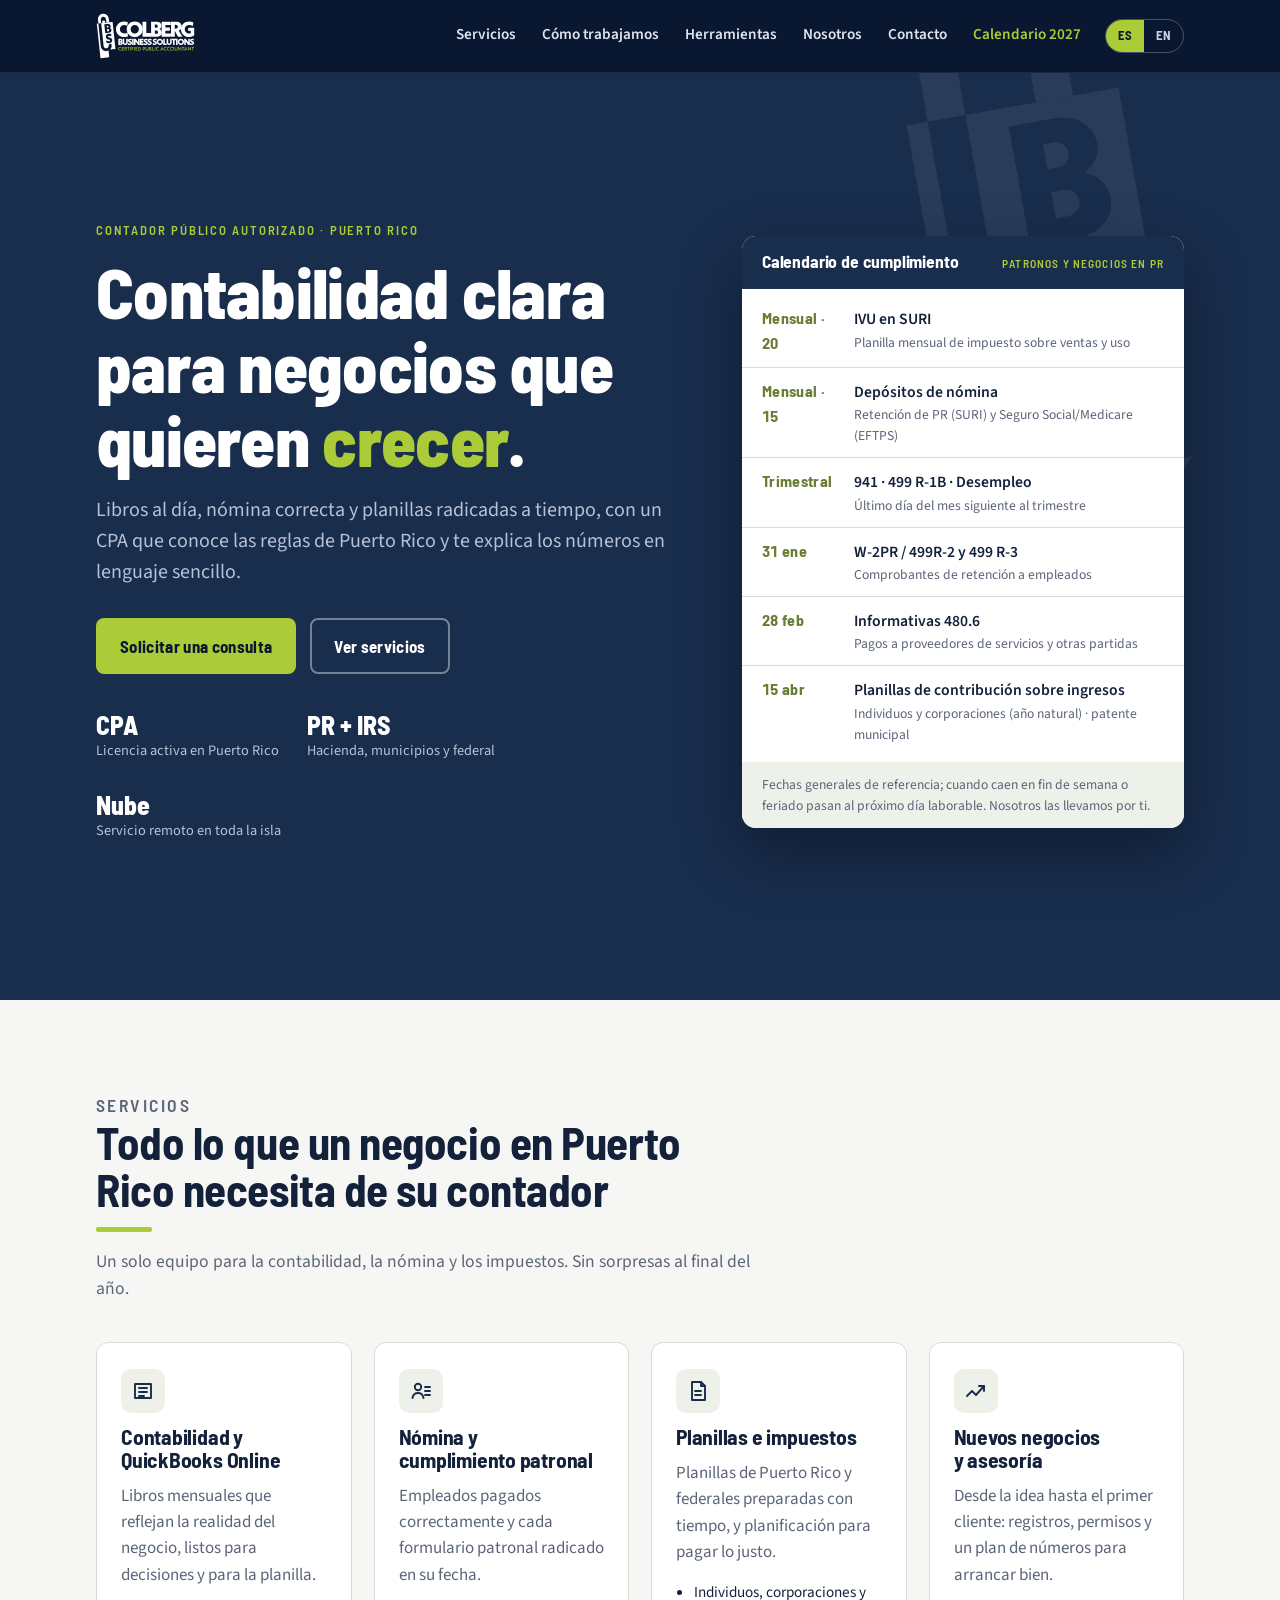
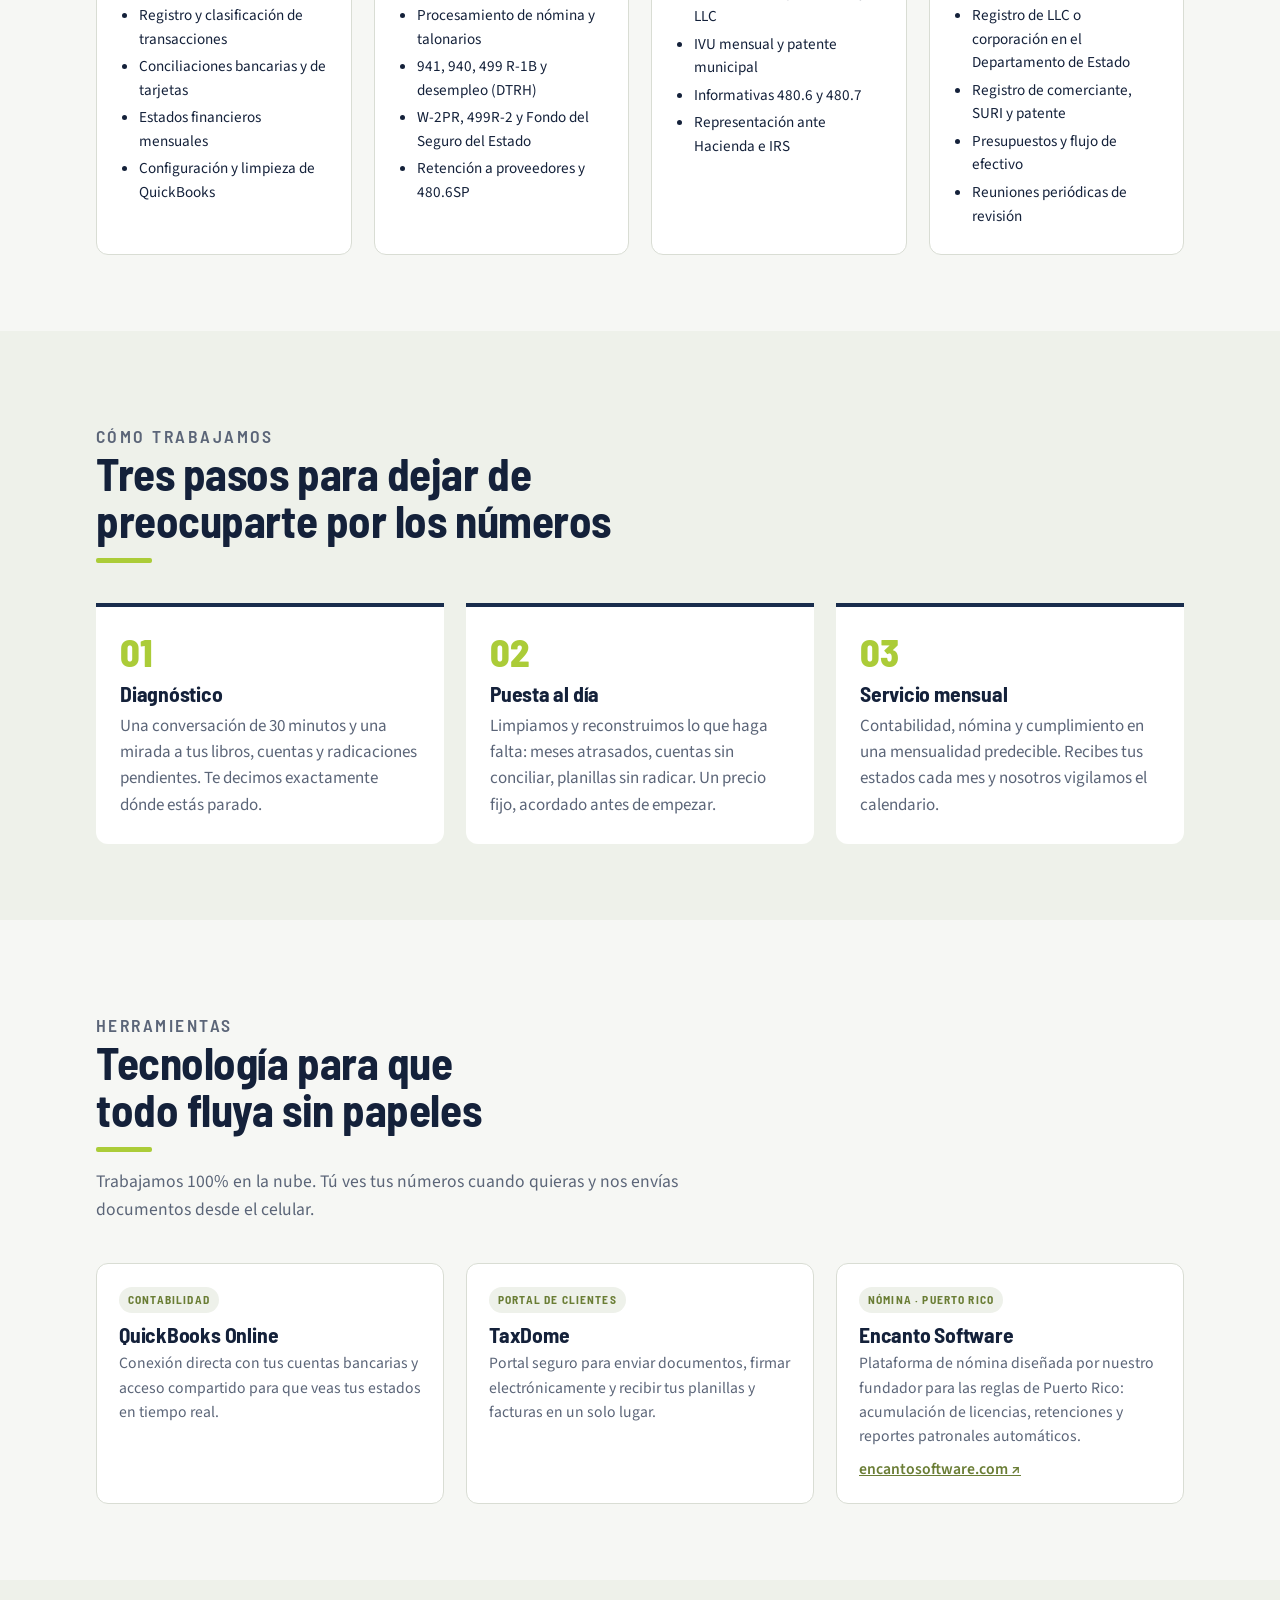
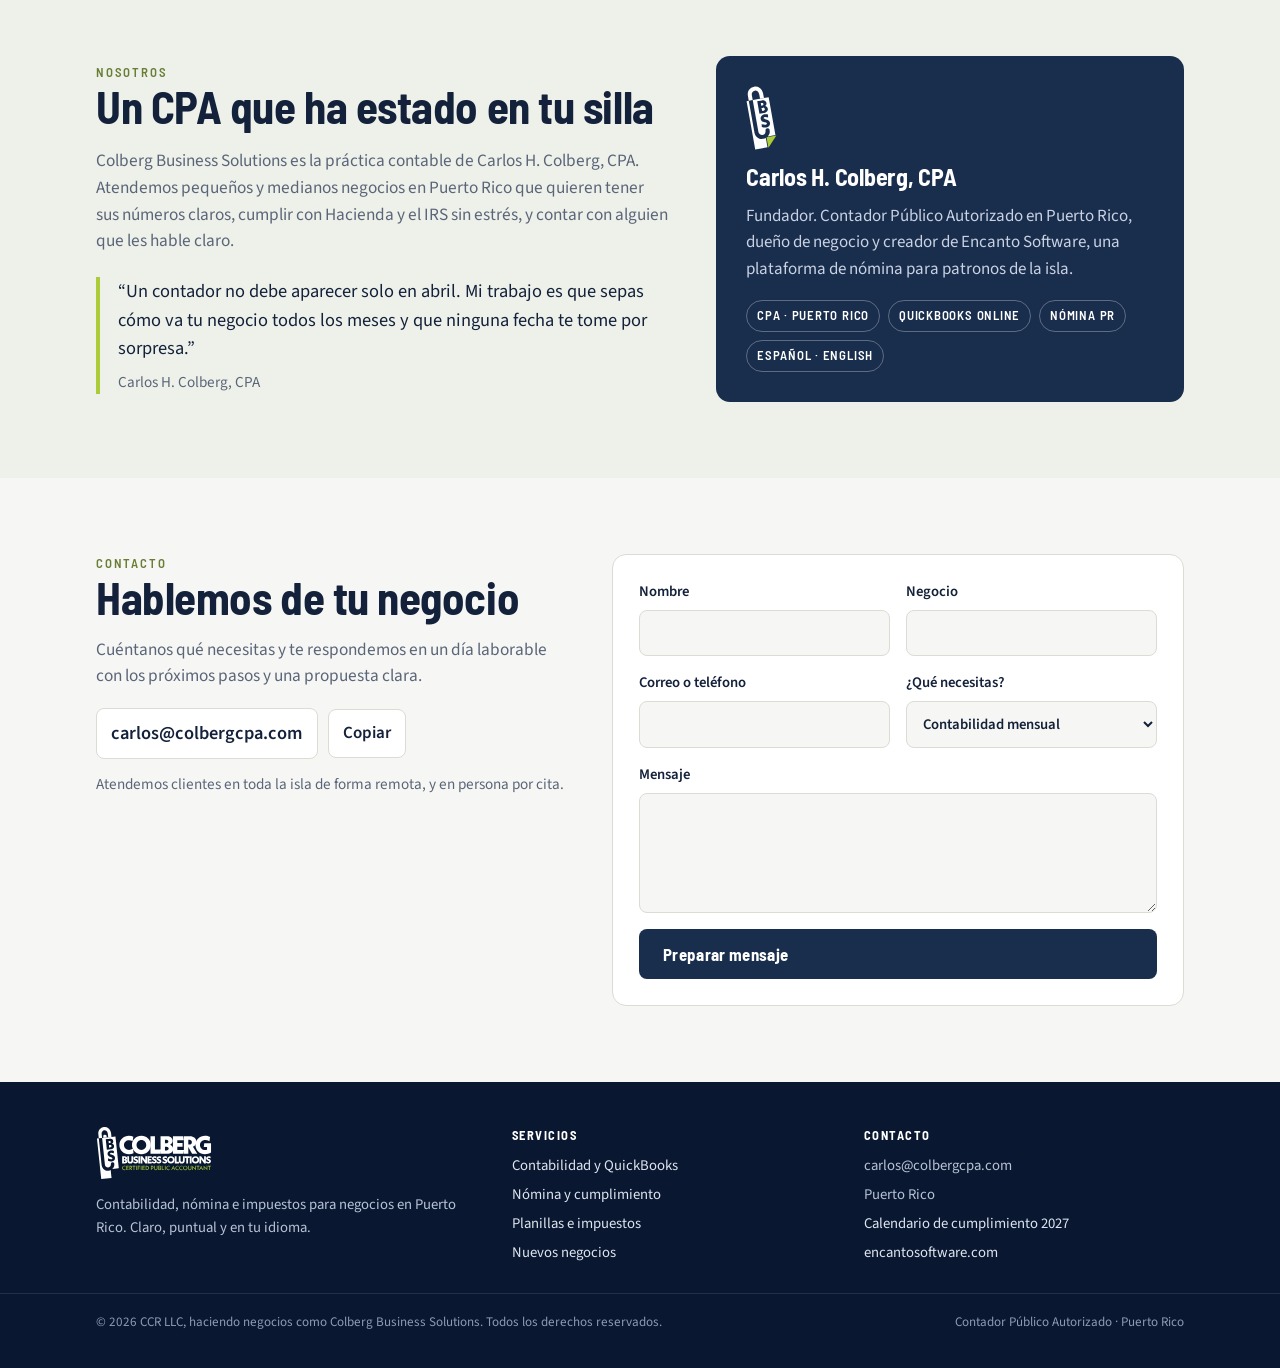
==== index.html @ 01f06017 "Initial site: home, 2027 compliance calendar, 404, assets" ====
<!doctype html>
<html lang="es">
<head>
<meta charset="utf-8">
<meta name="viewport" content="width=device-width,initial-scale=1,viewport-fit=cover">
<title>Colberg Business Solutions | CPA en Puerto Rico</title>
<meta name="description" content="Contabilidad, nómina e impuestos para negocios en Puerto Rico. Carlos H. Colberg, CPA. QuickBooks Online, planillas de Hacienda e IRS, 941, 499 R-1B, IVU, patente municipal.">
<link rel="canonical" href="https://colbergcpa.com/">
<meta name="theme-color" content="#091830">
<meta property="og:type" content="website">
<meta property="og:site_name" content="Colberg Business Solutions">
<meta property="og:title" content="Colberg Business Solutions | CPA en Puerto Rico">
<meta property="og:description" content="Contabilidad, nómina e impuestos para negocios en Puerto Rico. Carlos H. Colberg, CPA. QuickBooks Online, planillas de Hacienda e IRS, 941, 499 R-1B, IVU, patente municipal.">
<meta property="og:url" content="https://colbergcpa.com/">
<meta property="og:image" content="https://colbergcpa.com/og-image.jpg">
<meta property="og:image:width" content="1200">
<meta property="og:image:height" content="630">
<meta property="og:locale" content="es_PR">
<meta property="og:locale:alternate" content="en_US">
<meta name="twitter:card" content="summary_large_image">
<link rel="icon" href="/favicon.svg" type="image/svg+xml">
<link rel="icon" href="/favicon.png" sizes="48x48">
<link rel="apple-touch-icon" href="/apple-touch-icon.png">
<link rel="preconnect" href="https://fonts.googleapis.com">
<link rel="preconnect" href="https://fonts.gstatic.com" crossorigin>
<link rel="stylesheet" href="https://fonts.googleapis.com/css2?family=Barlow+Semi+Condensed:wght@600;700;800&family=Source+Sans+3:ital,wght@0,400;0,500;0,600;1,400&display=swap">
<link rel="stylesheet" href="/styles.css">
<script type="application/ld+json">
{
  "@context": "https://schema.org",
  "@type": "AccountingService",
  "name": "Colberg Business Solutions",
  "legalName": "CCR LLC",
  "alternateName": "Colberg Business Solutions, CPA",
  "url": "https://colbergcpa.com/",
  "logo": "https://colbergcpa.com/apple-touch-icon.png",
  "image": "https://colbergcpa.com/og-image.jpg",
  "email": "carlos@colbergcpa.com",
  "founder": {"@type": "Person", "name": "Carlos H. Colberg", "jobTitle": "CPA", "sameAs": "https://www.linkedin.com/in/carlos-h-colberg-rivera-cpa-010806168/"},
  "areaServed": {"@type": "Place", "name": "Puerto Rico"},
  "address": {"@type": "PostalAddress", "addressLocality": "Carolina", "addressRegion": "PR", "addressCountry": "PR"},
  "availableLanguage": ["es", "en"],
  "sameAs": ["https://www.linkedin.com/company/colberg-business-solutions/"],
  "knowsAbout": ["Bookkeeping", "QuickBooks Online", "Payroll", "Puerto Rico tax compliance", "Form 941", "Form 499 R-1B", "IVU", "Patente municipal", "Form 480.6SP"],
  "hasOfferCatalog": {"@type": "OfferCatalog", "name": "Servicios", "itemListElement": [
    {"@type": "Offer", "itemOffered": {"@type": "Service", "name": "Contabilidad y QuickBooks Online"}},
    {"@type": "Offer", "itemOffered": {"@type": "Service", "name": "Nómina y cumplimiento patronal"}},
    {"@type": "Offer", "itemOffered": {"@type": "Service", "name": "Planillas e impuestos de Puerto Rico y federales"}},
    {"@type": "Offer", "itemOffered": {"@type": "Service", "name": "Nuevos negocios y asesoría"}}
  ]}
}
</script>
</head>
<body>
<a class="skip" href="#main" data-es="Ir al contenido" data-en="Skip to content">Ir al contenido</a>
<header class="top">
  <div class="wrap">
    <a class="brand" href="#inicio" aria-label="Colberg Business Solutions"><img class="logo" src="/logo-white.svg" alt="Colberg Business Solutions, Certified Public Accountant" width="240" height="110"> </a>
    <button class="menu-btn" id="menuBtn" aria-expanded="false" aria-controls="nav" data-es="Menú" data-en="Menu">Menú</button>
    <nav class="nav" id="nav" aria-label="Principal">
      <a href="#servicios" data-es="Servicios" data-en="Services">Servicios</a>
      <a href="#proceso" data-es="Cómo trabajamos" data-en="How we work">Cómo trabajamos</a>
      <a href="#herramientas" data-es="Herramientas" data-en="Tools">Herramientas</a>
      <a href="#nosotros" data-es="Nosotros" data-en="About">Nosotros</a>
      <a href="#contacto" data-es="Contacto" data-en="Contact">Contacto</a>
      <a href="/calendario-2027.html" class="nav-cal" data-es="Calendario 2027" data-en="2027 Calendar">Calendario 2027</a>
    </nav>
    <div class="lang" role="group" aria-label="Idioma / Language">
      <button id="langEs" aria-pressed="true">ES</button>
      <button id="langEn" aria-pressed="false">EN</button>
    </div>
  </div>
</header>
<main id="main">
<section class="hero" id="inicio">
  <div class="wrap">
    <div>
      <p class="eyebrow" data-es="Contador Público Autorizado · Puerto Rico" data-en="Certified Public Accountant · Puerto Rico">Contador Público Autorizado · Puerto Rico</p>
      <h1 data-es="Contabilidad clara para negocios que quieren <em>crecer</em>." data-en="Clear accounting for businesses that want to <em>grow</em>.">Contabilidad clara para negocios que quieren <em>crecer</em>.</h1>
      <p class="lead" data-es="Libros al día, nómina correcta y planillas radicadas a tiempo, con un CPA que conoce las reglas de Puerto Rico y te explica los números en lenguaje sencillo." data-en="Books kept current, payroll done right and returns filed on time, with a CPA who knows Puerto Rico's rules and explains your numbers in plain language.">Libros al día, nómina correcta y planillas radicadas a tiempo, con un CPA que conoce las reglas de Puerto Rico y te explica los números en lenguaje sencillo.</p>
      <div class="cta">
        <a class="btn btn-primary" href="#contacto" data-es="Solicitar una consulta" data-en="Request a consultation">Solicitar una consulta</a>
        <a class="btn btn-ghost" href="#servicios" data-es="Ver servicios" data-en="See services">Ver servicios</a>
      </div>
      <div class="hero-facts">
        <div class="fact"><b>CPA</b><span data-es="Licencia activa en Puerto Rico" data-en="Licensed in Puerto Rico">Licencia activa en Puerto Rico</span></div>
        <div class="fact"><b>PR + IRS</b><span data-es="Hacienda, municipios y federal" data-en="Hacienda, municipal and federal">Hacienda, municipios y federal</span></div>
        <div class="fact"><b data-es="Nube" data-en="Cloud">Nube</b><span data-es="Servicio remoto en toda la isla" data-en="Remote service across the island">Servicio remoto en toda la isla</span></div>
      </div>
    </div>
    <aside class="cal" aria-labelledby="calTitle">
      <header>
        <h3 id="calTitle" data-es="Calendario de cumplimiento" data-en="Compliance calendar">Calendario de cumplimiento</h3>
        <small data-es="Patronos y negocios en PR" data-en="PR employers &amp; businesses">Patronos y negocios en PR</small>
      </header>
      <ul>
        <li><span class="d" data-es="Mensual · 20" data-en="Monthly · 20th">Mensual · 20</span><span class="t" data-es="IVU en SURI<span class='s'>Planilla mensual de impuesto sobre ventas y uso</span>" data-en="IVU (sales &amp; use tax) in SURI<span class='s'>Monthly sales and use tax return</span>">IVU en SURI<span class="s">Planilla mensual de impuesto sobre ventas y uso</span></span></li>
        <li><span class="d" data-es="Mensual · 15" data-en="Monthly · 15th">Mensual · 15</span><span class="t" data-es="Depósitos de nómina<span class='s'>Retención de PR (SURI) y Seguro Social/Medicare (EFTPS)</span>" data-en="Payroll deposits<span class='s'>PR withholding (SURI) and Social Security/Medicare (EFTPS)</span>">Depósitos de nómina<span class="s">Retención de PR (SURI) y Seguro Social/Medicare (EFTPS)</span></span></li>
        <li><span class="d" data-es="Trimestral" data-en="Quarterly">Trimestral</span><span class="t" data-es="941 · 499 R-1B · Desempleo<span class='s'>Último día del mes siguiente al trimestre</span>" data-en="941 · 499 R-1B · Unemployment<span class='s'>Last day of the month after each quarter</span>">941 · 499 R-1B · Desempleo<span class="s">Último día del mes siguiente al trimestre</span></span></li>
        <li><span class="d">31 ene</span><span class="t" data-es="W-2PR / 499R-2 y 499 R-3<span class='s'>Comprobantes de retención a empleados</span>" data-en="W-2PR / 499R-2 and 499 R-3<span class='s'>Employee withholding statements</span>">W-2PR / 499R-2 y 499 R-3<span class="s">Comprobantes de retención a empleados</span></span></li>
        <li><span class="d">28 feb</span><span class="t" data-es="Informativas 480.6<span class='s'>Pagos a proveedores de servicios y otras partidas</span>" data-en="480.6 information returns<span class='s'>Payments to service providers and other items</span>">Informativas 480.6<span class="s">Pagos a proveedores de servicios y otras partidas</span></span></li>
        <li><span class="d">15 abr</span><span class="t" data-es="Planillas de contribución sobre ingresos<span class='s'>Individuos y corporaciones (año natural) · patente municipal</span>" data-en="Income tax returns<span class='s'>Individuals and calendar-year corporations · municipal license tax</span>">Planillas de contribución sobre ingresos<span class="s">Individuos y corporaciones (año natural) · patente municipal</span></span></li>
      </ul>
      <footer data-es="Fechas generales de referencia; cuando caen en fin de semana o feriado pasan al próximo día laborable. Nosotros las llevamos por ti." data-en="General reference dates; weekend and holiday deadlines move to the next business day. We keep track of them for you.">Fechas generales de referencia; cuando caen en fin de semana o feriado pasan al próximo día laborable. Nosotros las llevamos por ti.</footer>
    </aside>
  </div>
</section>

<section id="servicios">
  <div class="wrap">
    <div class="sec-head">
      <p class="eyebrow" data-es="Servicios" data-en="Services">Servicios</p>
      <h2 data-es="Todo lo que un negocio en Puerto Rico necesita de su contador" data-en="Everything a Puerto Rico business needs from its accountant">Todo lo que un negocio en Puerto Rico necesita de su contador</h2>
      <p data-es="Un solo equipo para la contabilidad, la nómina y los impuestos. Sin sorpresas al final del año." data-en="One team for the books, the payroll and the taxes. No surprises at year end.">Un solo equipo para la contabilidad, la nómina y los impuestos. Sin sorpresas al final del año.</p>
    </div>
    <div class="grid g4">
      <article class="card">
        <div class="ic"><svg viewBox="0 0 24 24"><path d="M4 5h16v14H4z"/><path d="M8 9h8M8 13h8M8 17h5"/></svg></div>
        <h3 data-es="Contabilidad y QuickBooks Online" data-en="Bookkeeping &amp; QuickBooks Online">Contabilidad y QuickBooks Online</h3>
        <p data-es="Libros mensuales que reflejan la realidad del negocio, listos para decisiones y para la planilla." data-en="Monthly books that reflect the business as it really is, ready for decisions and for the return.">Libros mensuales que reflejan la realidad del negocio, listos para decisiones y para la planilla.</p>
        <ul>
          <li data-es="Registro y clasificación de transacciones" data-en="Transaction recording and classification">Registro y clasificación de transacciones</li>
          <li data-es="Conciliaciones bancarias y de tarjetas" data-en="Bank and credit card reconciliations">Conciliaciones bancarias y de tarjetas</li>
          <li data-es="Estados financieros mensuales" data-en="Monthly financial statements">Estados financieros mensuales</li>
          <li data-es="Configuración y limpieza de QuickBooks" data-en="QuickBooks setup and cleanup">Configuración y limpieza de QuickBooks</li>
        </ul>
      </article>
      <article class="card">
        <div class="ic"><svg viewBox="0 0 24 24"><circle cx="9" cy="8" r="3.2"/><path d="M3.5 19c.6-3.3 2.8-5 5.5-5s4.9 1.7 5.5 5"/><path d="M16 8h5M16 12h5M16 16h5"/></svg></div>
        <h3 data-es="Nómina y cumplimiento patronal" data-en="Payroll &amp; employer compliance">Nómina y cumplimiento patronal</h3>
        <p data-es="Empleados pagados correctamente y cada formulario patronal radicado en su fecha." data-en="Employees paid correctly and every employer form filed on its date.">Empleados pagados correctamente y cada formulario patronal radicado en su fecha.</p>
        <ul>
          <li data-es="Procesamiento de nómina y talonarios" data-en="Payroll processing and pay statements">Procesamiento de nómina y talonarios</li>
          <li data-es="941, 940, 499 R-1B y desempleo (DTRH)" data-en="941, 940, 499 R-1B and unemployment (DTRH)">941, 940, 499 R-1B y desempleo (DTRH)</li>
          <li data-es="W-2PR, 499R-2 y Fondo del Seguro del Estado" data-en="W-2PR, 499R-2 and State Insurance Fund (FSE)">W-2PR, 499R-2 y Fondo del Seguro del Estado</li>
          <li data-es="Retención a proveedores y 480.6SP" data-en="Service-provider withholding and 480.6SP">Retención a proveedores y 480.6SP</li>
        </ul>
      </article>
      <article class="card">
        <div class="ic"><svg viewBox="0 0 24 24"><path d="M6 3h9l4 4v14H6z"/><path d="M15 3v4h4"/><path d="M9 12h6M9 16h6"/></svg></div>
        <h3 data-es="Planillas e impuestos" data-en="Tax returns &amp; planning">Planillas e impuestos</h3>
        <p data-es="Planillas de Puerto Rico y federales preparadas con tiempo, y planificación para pagar lo justo." data-en="Puerto Rico and federal returns prepared ahead of time, and planning so you pay what is fair and no more.">Planillas de Puerto Rico y federales preparadas con tiempo, y planificación para pagar lo justo.</p>
        <ul>
          <li data-es="Individuos, corporaciones y LLC" data-en="Individuals, corporations and LLCs">Individuos, corporaciones y LLC</li>
          <li data-es="IVU mensual y patente municipal" data-en="Monthly IVU and municipal license tax">IVU mensual y patente municipal</li>
          <li data-es="Informativas 480.6 y 480.7" data-en="480.6 and 480.7 information returns">Informativas 480.6 y 480.7</li>
          <li data-es="Representación ante Hacienda e IRS" data-en="Representation before Hacienda and the IRS">Representación ante Hacienda e IRS</li>
        </ul>
      </article>
      <article class="card">
        <div class="ic"><svg viewBox="0 0 24 24"><path d="M3 17l5-5 4 4 8-9"/><path d="M15 7h5v5"/></svg></div>
        <h3 data-es="Nuevos negocios y asesoría" data-en="New businesses &amp; advisory">Nuevos negocios y asesoría</h3>
        <p data-es="Desde la idea hasta el primer cliente: registros, permisos y un plan de números para arrancar bien." data-en="From the idea to the first customer: registrations, permits and a numbers plan to start on the right foot.">Desde la idea hasta el primer cliente: registros, permisos y un plan de números para arrancar bien.</p>
        <ul>
          <li data-es="Registro de LLC o corporación en el Departamento de Estado" data-en="LLC or corporation registration with the Department of State">Registro de LLC o corporación en el Departamento de Estado</li>
          <li data-es="Registro de comerciante, SURI y patente" data-en="Merchant registration, SURI and municipal license">Registro de comerciante, SURI y patente</li>
          <li data-es="Presupuestos y flujo de efectivo" data-en="Budgets and cash flow">Presupuestos y flujo de efectivo</li>
          <li data-es="Reuniones periódicas de revisión" data-en="Periodic review meetings">Reuniones periódicas de revisión</li>
        </ul>
      </article>
    </div>
  </div>
</section>

<section class="band" id="proceso">
  <div class="wrap">
    <div class="sec-head">
      <p class="eyebrow" data-es="Cómo trabajamos" data-en="How we work">Cómo trabajamos</p>
      <h2 data-es="Tres pasos para dejar de preocuparte por los números" data-en="Three steps to stop worrying about the numbers">Tres pasos para dejar de preocuparte por los números</h2>
    </div>
    <div class="steps">
      <div class="step">
        <h3 data-es="Diagnóstico" data-en="Diagnosis">Diagnóstico</h3>
        <p data-es="Una conversación de 30 minutos y una mirada a tus libros, cuentas y radicaciones pendientes. Te decimos exactamente dónde estás parado." data-en="A 30-minute conversation and a look at your books, accounts and pending filings. We tell you exactly where you stand.">Una conversación de 30 minutos y una mirada a tus libros, cuentas y radicaciones pendientes. Te decimos exactamente dónde estás parado.</p>
      </div>
      <div class="step">
        <h3 data-es="Puesta al día" data-en="Catch-up">Puesta al día</h3>
        <p data-es="Limpiamos y reconstruimos lo que haga falta: meses atrasados, cuentas sin conciliar, planillas sin radicar. Un precio fijo, acordado antes de empezar." data-en="We clean up and rebuild what is needed: months behind, unreconciled accounts, unfiled returns. A fixed price, agreed before we start.">Limpiamos y reconstruimos lo que haga falta: meses atrasados, cuentas sin conciliar, planillas sin radicar. Un precio fijo, acordado antes de empezar.</p>
      </div>
      <div class="step">
        <h3 data-es="Servicio mensual" data-en="Monthly service">Servicio mensual</h3>
        <p data-es="Contabilidad, nómina y cumplimiento en una mensualidad predecible. Recibes tus estados cada mes y nosotros vigilamos el calendario." data-en="Bookkeeping, payroll and compliance for one predictable monthly fee. You get your statements every month and we watch the calendar.">Contabilidad, nómina y cumplimiento en una mensualidad predecible. Recibes tus estados cada mes y nosotros vigilamos el calendario.</p>
      </div>
    </div>
  </div>
</section>

<section id="herramientas">
  <div class="wrap">
    <div class="sec-head">
      <p class="eyebrow" data-es="Herramientas" data-en="Tools">Herramientas</p>
      <h2 data-es="Tecnología para que todo fluya sin papeles" data-en="Technology that keeps everything moving, paper-free">Tecnología para que todo fluya sin papeles</h2>
      <p data-es="Trabajamos 100% en la nube. Tú ves tus números cuando quieras y nos envías documentos desde el celular." data-en="We work 100% in the cloud. You see your numbers whenever you want and send us documents from your phone.">Trabajamos 100% en la nube. Tú ves tus números cuando quieras y nos envías documentos desde el celular.</p>
    </div>
    <div class="tools">
      <div class="tool">
        <span class="tag" data-es="Contabilidad" data-en="Accounting">Contabilidad</span>
        <h3>QuickBooks Online</h3>
        <p data-es="Conexión directa con tus cuentas bancarias y acceso compartido para que veas tus estados en tiempo real." data-en="Direct connection to your bank accounts and shared access so you see your statements in real time.">Conexión directa con tus cuentas bancarias y acceso compartido para que veas tus estados en tiempo real.</p>
      </div>
      <div class="tool">
        <span class="tag" data-es="Portal de clientes" data-en="Client portal">Portal de clientes</span>
        <h3>TaxDome</h3>
        <p data-es="Portal seguro para enviar documentos, firmar electrónicamente y recibir tus planillas y facturas en un solo lugar." data-en="Secure portal to send documents, sign electronically and receive your returns and invoices in one place.">Portal seguro para enviar documentos, firmar electrónicamente y recibir tus planillas y facturas en un solo lugar.</p>
      </div>
      <div class="tool">
        <span class="tag" data-es="Nómina · Puerto Rico" data-en="Payroll · Puerto Rico">Nómina · Puerto Rico</span>
        <h3>Encanto Software</h3>
        <p data-es="Plataforma de nómina diseñada por nuestro fundador para las reglas de Puerto Rico: acumulación de licencias, retenciones y reportes patronales automáticos." data-en="Payroll platform designed by our founder for Puerto Rico's rules: automatic leave accrual, withholdings and employer reports.">Plataforma de nómina diseñada por nuestro fundador para las reglas de Puerto Rico: acumulación de licencias, retenciones y reportes patronales automáticos.</p>
        <p style="margin-top:8px"><a href="https://encantosoftware.com" target="_blank" rel="noopener" style="color:var(--accent-ink);font-weight:600">encantosoftware.com ↗</a></p>
      </div>
    </div>
  </div>
</section>

<section class="band" id="nosotros">
  <div class="wrap about">
    <div>
      <p class="eyebrow" data-es="Nosotros" data-en="About">Nosotros</p>
      <h2 data-es="Un CPA que ha estado en tu silla" data-en="A CPA who has sat in your chair">Un CPA que ha estado en tu silla</h2>
      <p style="margin-top:18px;color:var(--muted);font-size:1.08rem" data-es="Colberg Business Solutions es la práctica contable de Carlos H. Colberg, CPA. Atendemos pequeños y medianos negocios en Puerto Rico que quieren tener sus números claros, cumplir con Hacienda y el IRS sin estrés, y contar con alguien que les hable claro." data-en="Colberg Business Solutions is the accounting practice of Carlos H. Colberg, CPA. We serve small and mid-sized businesses in Puerto Rico that want clear numbers, stress-free compliance with Hacienda and the IRS, and someone who speaks to them plainly.">Colberg Business Solutions es la práctica contable de Carlos H. Colberg, CPA. Atendemos pequeños y medianos negocios en Puerto Rico que quieren tener sus números claros, cumplir con Hacienda y el IRS sin estrés, y contar con alguien que les hable claro.</p>
      <blockquote>
        <p data-es="“Un contador no debe aparecer solo en abril. Mi trabajo es que sepas cómo va tu negocio todos los meses y que ninguna fecha te tome por sorpresa.”" data-en="“An accountant shouldn't show up only in April. My job is for you to know how your business is doing every month, and for no deadline to catch you by surprise.”">“Un contador no debe aparecer solo en abril. Mi trabajo es que sepas cómo va tu negocio todos los meses y que ninguna fecha te tome por sorpresa.”</p>
        <footer>Carlos H. Colberg, CPA</footer>
      </blockquote>
    </div>
    <div class="founder">
      <svg class="mark" aria-hidden="true" xmlns="http://www.w3.org/2000/svg" viewBox="55.78 22.84 114.88 237.64"><path fill="#ffffff" d="M 119.960 114.117 L 115.773 114.863 L 113.980 104.839 L 118.167 104.093 C 121.484 103.5 124.171 105.148 124.707 108.132 C 125.226 111.054 123.277 113.523 119.960 114.117 "/><path fill="#ffffff" d="M 77.289 55.886 C 76.632 52.214 77.382 48.792 79.527 45.718 C 81.667 42.644 84.617 40.753 88.292 40.093 C 91.964 39.437 95.386 40.187 98.460 42.332 C 101.171 44.218 103.394 47.339 105.445 56.480 L 107.949 70.136 L 122.351 67.562 L 119.621 52.312 L 119.554 51.761 C 119.546 51.742 119.542 51.718 119.539 51.695 L 119.097 49.765 C 117.320 42.964 112.878 34.257 106.960 30.132 C 100.539 25.656 93.378 24.089 85.675 25.464 C 77.972 26.843 71.800 30.796 67.328 37.218 C 62.855 43.640 61.285 50.800 62.664 58.503 L 66.082 77.625 L 80.710 75.007 Z M 77.289 55.886 "/><path fill="#ffffff" d="M 114.25 85.679 L 110.671 86.320 L 112.402 96.011 L 113.257 95.859 L 115.984 95.371 C 119.097 94.812 120.957 92.5 120.550 89.671 C 120.542 89.609 120.566 89.554 120.558 89.492 C 120.046 86.628 117.437 85.113 114.25 85.679 "/><path fill="#ffffff" d="M 120.285 219.152 C 111.664 220.691 103.734 218.527 96.707 212.722 C 91.812 208.675 88.464 202.789 87.273 196.136 L 66.082 77.625 L 57.953 79.078 L 90.031 258.460 L 135.621 250.308 L 129.429 215.683 C 126.601 217.312 123.554 218.566 120.312 219.148 C 120.304 219.148 120.296 219.148 120.285 219.152 "/><path fill="#ffffff" d="M 123.281 122.769 L 105.765 125.902 L 100.449 96.175 L 97.457 79.437 L 102.671 78.503 L 109.265 77.324 L 114.773 76.339 C 118.199 75.726 121.296 75.964 123.898 76.886 C 127.996 78.335 130.839 81.503 131.632 85.933 C 132.425 90.375 130.539 94.417 126.730 97.218 C 132.144 98.378 135.984 101.867 136.898 106.972 C 138.261 114.609 132.910 121.046 123.281 122.769 M 130.878 176.75 C 124.710 177.855 119.089 176.667 114.441 174.828 L 114.117 163.789 C 119.734 166.488 124.828 167.425 128.882 166.703 C 132.535 166.046 133.710 163.855 133.339 161.792 C 133.007 159.929 131.656 158.460 127.234 157.882 L 124.277 157.453 C 115.640 156.261 111.433 151.460 110.304 145.160 C 108.855 137.058 114.054 129.761 123.613 128.054 C 127.796 127.304 132.429 127.574 137.535 128.914 L 137.894 139.746 C 132.742 138.132 128.457 137.531 125.203 138.113 C 122.156 138.656 120.988 140.578 121.343 142.570 C 121.687 144.492 123.156 145.804 127.437 146.343 L 130.324 146.789 C 139.449 148.027 143.644 153.101 144.699 159.007 C 146.027 166.441 142.167 174.734 130.878 176.75 M 99.074 103.457 L 99.070 103.457 C 99.066 103.433 99.066 103.410 99.058 103.386 Z M 122.351 67.562 L 107.949 70.136 L 101.230 71.339 L 86.703 73.937 L 80.710 75.007 L 101.902 193.519 C 102.558 197.195 104.449 200.144 107.523 202.285 C 110.597 204.429 114.019 205.179 117.695 204.523 C 121.367 203.867 124.316 201.976 126.457 198.902 C 128.535 195.921 128.707 189.265 128.152 185.714 C 129.242 182.644 131.644 180.609 134.687 180.066 C 134.714 180.058 134.742 180.054 134.769 180.050 C 137.851 179.527 140.820 180.656 142.769 183.074 C 145.621 195.925 143.156 200.671 139.031 206.851 C 138.230 208.050 137.261 209.105 136.300 210.160 L 165.050 205.019 L 139.910 64.421 Z M 122.351 67.562 "/><path fill="#ffffff" d="M 99.074 103.457 L 99.058 103.386 C 99.066 103.410 99.066 103.433 99.070 103.457 Z M 99.074 103.457 "/><path fill="#ffffff" d="M 118.167 104.093 L 113.980 104.839 L 115.773 114.863 L 119.960 114.113 C 123.277 113.523 125.226 111.054 124.703 108.132 C 124.171 105.148 121.484 103.5 118.167 104.093 "/><path fill="#abcc38" d="M 139.027 252.296 L 168.562 206.742 L 132.050 213.269 Z M 139.027 252.296 "/></svg> 
      <h3>Carlos H. Colberg, CPA</h3>
      <p data-es="Fundador. Contador Público Autorizado en Puerto Rico, dueño de negocio y creador de Encanto Software, una plataforma de nómina para patronos de la isla." data-en="Founder. Certified Public Accountant in Puerto Rico, business owner and creator of Encanto Software, a payroll platform for employers on the island.">Fundador. Contador Público Autorizado en Puerto Rico, dueño de negocio y creador de Encanto Software, una plataforma de nómina para patronos de la isla.</p>
      <div class="creds">
        <span>CPA · Puerto Rico</span>
        <span>QuickBooks Online</span>
        <span data-es="Nómina PR" data-en="PR Payroll">Nómina PR</span>
        <span data-es="Español · English" data-en="Español · English">Español · English</span>
      </div>
    </div>
  </div>
</section>

<section id="contacto">
  <div class="wrap contact">
    <div>
      <p class="eyebrow" data-es="Contacto" data-en="Contact">Contacto</p>
      <h2 data-es="Hablemos de tu negocio" data-en="Let's talk about your business">Hablemos de tu negocio</h2>
      <p style="margin-top:16px;color:var(--muted);font-size:1.08rem" data-es="Cuéntanos qué necesitas y te respondemos en un día laborable con los próximos pasos y una propuesta clara." data-en="Tell us what you need and we'll reply within one business day with next steps and a clear proposal.">Cuéntanos qué necesitas y te respondemos en un día laborable con los próximos pasos y una propuesta clara.</p>
      <div class="email-box">
        <code id="emailText">carlos@colbergcpa.com</code>
        <button class="copy" id="copyEmail" data-es="Copiar" data-en="Copy">Copiar</button>
      </div>
      <p class="note" data-es="Atendemos clientes en toda la isla de forma remota, y en persona por cita." data-en="We serve clients across the island remotely, and in person by appointment.">Atendemos clientes en toda la isla de forma remota, y en persona por cita.</p>
    </div>
    <form id="contactForm" novalidate>
      <div class="row">
        <label><span data-es="Nombre" data-en="Name">Nombre</span><input id="fName" name="name" autocomplete="name" required></label>
        <label><span data-es="Negocio" data-en="Business">Negocio</span><input id="fBiz" name="business" autocomplete="organization"></label>
      </div>
      <div class="row">
        <label><span data-es="Correo o teléfono" data-en="Email or phone">Correo o teléfono</span><input id="fContact" name="contact" required></label>
        <label><span data-es="¿Qué necesitas?" data-en="What do you need?">¿Qué necesitas?</span>
          <select id="fNeed" name="need">
            <option value="contabilidad" data-es="Contabilidad mensual" data-en="Monthly bookkeeping">Contabilidad mensual</option>
            <option value="nomina" data-es="Nómina y cumplimiento" data-en="Payroll and compliance">Nómina y cumplimiento</option>
            <option value="planillas" data-es="Planillas e impuestos" data-en="Tax returns">Planillas e impuestos</option>
            <option value="nuevo" data-es="Abrir un negocio" data-en="Starting a business">Abrir un negocio</option>
            <option value="otro" data-es="Otro" data-en="Other">Otro</option>
          </select></label>
      </div>
      <label><span data-es="Mensaje" data-en="Message">Mensaje</span><textarea id="fMsg" name="message"></textarea></label>
      <button class="btn btn-navy" type="submit" data-es="Preparar mensaje" data-en="Prepare message">Preparar mensaje</button>
      <div class="result" id="result" hidden>
        <strong data-es="Listo. Copia este mensaje y envíalo a carlos@colbergcpa.com, o abre tu correo con el botón." data-en="Done. Copy this message and send it to carlos@colbergcpa.com, or open your email app with the button.">Listo. Copia este mensaje y envíalo a carlos@colbergcpa.com, o abre tu correo con el botón.</strong>
        <pre id="resultText"></pre>
        <div style="display:flex;gap:10px;flex-wrap:wrap">
          <button type="button" class="copy" id="copyMsg" data-es="Copiar mensaje" data-en="Copy message">Copiar mensaje</button>
          <a class="btn btn-primary" id="mailLink" href="#" data-es="Abrir en mi correo" data-en="Open in my email app">Abrir en mi correo</a>
        </div>
      </div>
    </form>
  </div>
</section>

</main>
<footer class="foot">
  <div class="wrap">
    <div>
      <div class="logo-w"><img class="logo" src="/logo-white.svg" alt="Colberg Business Solutions" width="240" height="110"> </div>
      <p style="margin-top:14px;max-width:34em" data-es="Contabilidad, nómina e impuestos para negocios en Puerto Rico. Claro, puntual y en tu idioma." data-en="Accounting, payroll and taxes for Puerto Rico businesses. Clear, on time and in your language.">Contabilidad, nómina e impuestos para negocios en Puerto Rico. Claro, puntual y en tu idioma.</p>
    </div>
    <div>
      <h4 data-es="Servicios" data-en="Services">Servicios</h4>
      <ul>
        <li><a href="#servicios" data-es="Contabilidad y QuickBooks" data-en="Bookkeeping &amp; QuickBooks">Contabilidad y QuickBooks</a></li>
        <li><a href="#servicios" data-es="Nómina y cumplimiento" data-en="Payroll &amp; compliance">Nómina y cumplimiento</a></li>
        <li><a href="#servicios" data-es="Planillas e impuestos" data-en="Tax returns">Planillas e impuestos</a></li>
        <li><a href="#servicios" data-es="Nuevos negocios" data-en="New businesses">Nuevos negocios</a></li>
      </ul>
    </div>
    <div>
      <h4 data-es="Contacto" data-en="Contact">Contacto</h4>
      <ul>
        <li>carlos@colbergcpa.com</li>
        <li>Puerto Rico</li>
        <li><a href="/calendario-2027.html" data-es="Calendario de cumplimiento 2027" data-en="2027 compliance calendar">Calendario de cumplimiento 2027</a></li>
        <li><a href="https://encantosoftware.com" target="_blank" rel="noopener">encantosoftware.com</a></li>
      </ul>
    </div>
  </div>
  <div class="legal">
    <div class="wrap">
      <span data-es="© 2026 CCR LLC, haciendo negocios como Colberg Business Solutions. Todos los derechos reservados." data-en="© 2026 CCR LLC, doing business as Colberg Business Solutions. All rights reserved.">© 2026 CCR LLC, haciendo negocios como Colberg Business Solutions. Todos los derechos reservados.</span>
      <span data-es="Contador Público Autorizado · Puerto Rico" data-en="Certified Public Accountant · Puerto Rico">Contador Público Autorizado · Puerto Rico</span>
    </div>
  </div>
</footer>
<script>
(function(){
  var lang='es';
  try{var saved=localStorage.getItem('cbs-lang');if(saved==='en'||saved==='es')lang=saved;}catch(e){}
  function apply(l){
    lang=l;
    document.documentElement.lang=l;
    document.querySelectorAll('[data-es]').forEach(function(el){
      var v=el.getAttribute('data-'+l);
      if(v==null)return;
      if(el.tagName==='OPTION'||el.tagName==='INPUT'){el.textContent=v;return;}
      el.innerHTML=v;
    });
    document.getElementById('langEs').setAttribute('aria-pressed',l==='es');
    document.getElementById('langEn').setAttribute('aria-pressed',l==='en');
    try{localStorage.setItem('cbs-lang',l);}catch(e){}
  }
  document.getElementById('langEs').addEventListener('click',function(){apply('es')});
  document.getElementById('langEn').addEventListener('click',function(){apply('en')});
  if(lang!=='es')apply(lang);

  var mb=document.getElementById('menuBtn'),nav=document.getElementById('nav');
  mb.addEventListener('click',function(){var o=nav.classList.toggle('open');mb.setAttribute('aria-expanded',o)});
  nav.querySelectorAll('a').forEach(function(a){a.addEventListener('click',function(){nav.classList.remove('open');mb.setAttribute('aria-expanded','false')})});

  function toast(msg){var t=document.createElement('div');t.className='toast';t.textContent=msg;document.body.appendChild(t);setTimeout(function(){t.remove()},1800);}
  function copyText(text,el){
    var ok=lang==='es'?'Copiado':'Copied', fail=lang==='es'?'Selecciona el texto y cópialo':'Select the text and copy it';
    if(navigator.clipboard&&navigator.clipboard.writeText){navigator.clipboard.writeText(text).then(function(){toast(ok)},function(){selectEl(el);toast(fail)});}
    else{selectEl(el);toast(fail);}
  }
  function selectEl(el){if(!el)return;var r=document.createRange();r.selectNodeContents(el);var s=window.getSelection();s.removeAllRanges();s.addRange(r);}
  var ce=document.getElementById('copyEmail');if(ce)ce.addEventListener('click',function(){copyText('carlos@colbergcpa.com',document.getElementById('emailText'))});

  var form=document.getElementById('contactForm');
  if(form)form.addEventListener('submit',function(e){
    e.preventDefault();
    var name=document.getElementById('fName').value.trim(),biz=document.getElementById('fBiz').value.trim(),
        contact=document.getElementById('fContact').value.trim(),need=document.getElementById('fNeed'),
        needText=need.options[need.selectedIndex].textContent,msg=document.getElementById('fMsg').value.trim();
    if(!name||!contact){toast(lang==='es'?'Escribe tu nombre y cómo contactarte':'Enter your name and how to reach you');return;}
    var body=(lang==='es'
      ?'Hola Carlos,\n\nMe interesa: '+needText+'.\n\nNombre: '+name+'\nNegocio: '+(biz||'—')+'\nContacto: '+contact+'\n\n'+(msg||'')
      :'Hi Carlos,\n\nI am interested in: '+needText+'.\n\nName: '+name+'\nBusiness: '+(biz||'—')+'\nContact: '+contact+'\n\n'+(msg||'')).trim();
    var subject=(lang==='es'?'Consulta: ':'Inquiry: ')+needText+(biz?' · '+biz:'');
    document.getElementById('resultText').textContent=body;
    document.getElementById('mailLink').href='mailto:carlos@colbergcpa.com?subject='+encodeURIComponent(subject)+'&body='+encodeURIComponent(body);
    document.getElementById('result').hidden=false;
    document.getElementById('result').scrollIntoView({block:'nearest'});
  });
  var cm=document.getElementById('copyMsg');if(cm)cm.addEventListener('click',function(){copyText(document.getElementById('resultText').textContent,document.getElementById('resultText'))});
})();


(function(){
  // calendar filters
  var chips=document.querySelectorAll('.chip');if(!chips.length)return;
  var active='all';
  function apply(){
    document.querySelectorAll('.month li[data-tags]').forEach(function(li){
      var on=active==='all'||li.getAttribute('data-tags').split(' ').indexOf(active)>=0;
      li.classList.toggle('dim',!on);
    });
    chips.forEach(function(c){c.setAttribute('aria-pressed',c.getAttribute('data-f')===active)});
  }
  chips.forEach(function(c){c.addEventListener('click',function(){active=c.getAttribute('data-f');apply();})});
})();
</script>
</body>
</html>
---- styles.css ----
/* Layout: a calm ledger. Navy header band, white working surface, lime used only for the one action and the rule under section titles. */
:root{
  --navy:#192d4d; --navy-deep:#091830; --lime:#abcc38; --lime-ink:#6a7d35;
  --bg:#f6f7f4; --surface:#ffffff; --fg:#14213a; --muted:#5b6578; --line:#d9ddd4; --tint:#eef1ea;
  --hero-bg:#192d4d; --hero-fg:#ffffff; --hero-muted:#b8c2d6;
  --font-display:"Barlow Semi Condensed","Arial Narrow",system-ui,sans-serif;
  --font-body:"Source Sans 3","Segoe UI",system-ui,sans-serif;
  --accent:var(--lime); --accent-ink:var(--lime-ink); --icon-ink:#192d4d;
}
@media (prefers-color-scheme: dark){:root:not([data-theme="light"]){
  --bg:#0c1526; --surface:#13203a; --fg:#eef1f6; --muted:#a3adc2; --line:#263756; --tint:#182746;
  --hero-bg:#091830; --hero-fg:#ffffff; --hero-muted:#aab6cc; --accent:#b9d84b; --accent-ink:#c9e46a; --icon-ink:#b9d84b; color-scheme:dark}}
:root[data-theme="dark"]{
  --bg:#0c1526; --surface:#13203a; --fg:#eef1f6; --muted:#a3adc2; --line:#263756; --tint:#182746;
  --hero-bg:#091830; --hero-fg:#ffffff; --hero-muted:#aab6cc; --accent:#b9d84b; --accent-ink:#c9e46a; --icon-ink:#b9d84b; color-scheme:dark}

*{box-sizing:border-box}
html{scroll-behavior:smooth}
@media (prefers-reduced-motion:reduce){html{scroll-behavior:auto} *{animation:none!important;transition:none!important}}
body{margin:0;background:var(--bg);color:var(--fg);font-family:var(--font-body);font-size:17px;line-height:1.55;-webkit-font-smoothing:antialiased}
body::before{content:"";position:fixed;inset:0 0 auto;height:env(safe-area-inset-top,0px);z-index:10;background:var(--navy-deep)}
.wrap{max-width:1120px;margin:0 auto;padding-left:max(16px,env(safe-area-inset-left,0px));padding-right:max(16px,env(safe-area-inset-right,0px))}
h1,h2,h3{font-family:var(--font-display);line-height:1.05;margin:0;text-wrap:balance;letter-spacing:-.01em}
h1{font-size:clamp(2.4rem,5.6vw,4.4rem);font-weight:800}
h2{font-size:clamp(1.9rem,3.6vw,2.8rem);font-weight:700}
h3{font-size:1.35rem;font-weight:700}
p{margin:0}
a{color:inherit}
.eyebrow{font-family:var(--font-display);font-weight:600;text-transform:uppercase;letter-spacing:.14em;font-size:.8rem;color:var(--accent-ink)}
.hero .eyebrow{color:var(--accent)}
.logo{display:block;height:100%;width:auto}

/* header */
.top{position:sticky;top:env(safe-area-inset-top,0px);z-index:20;background:var(--navy-deep);color:#fff;border-bottom:1px solid rgba(255,255,255,.08)}
.top .wrap{display:flex;align-items:center;gap:24px;min-height:72px}
.brand{height:46px;display:flex;align-items:center}
.nav{display:flex;gap:26px;margin-left:auto;font-weight:600;font-size:.95rem}
.nav a{text-decoration:none;color:#dfe5f0;padding:6px 0;border-bottom:2px solid transparent}
.nav a:hover,.nav a:focus-visible{border-bottom-color:var(--lime);color:#fff;outline:none}
.lang{display:flex;border:1px solid rgba(255,255,255,.25);border-radius:999px;overflow:hidden;font-family:var(--font-display);font-weight:700;font-size:.8rem;letter-spacing:.08em}
.lang button{background:transparent;color:#c7d0e0;border:0;padding:6px 12px;cursor:pointer;font:inherit}
.lang button[aria-pressed="true"]{background:var(--lime);color:var(--navy-deep)}
.lang button:focus-visible{outline:2px solid var(--lime);outline-offset:-2px}
.menu-btn{display:none;margin-left:auto;background:transparent;border:1px solid rgba(255,255,255,.3);color:#fff;border-radius:8px;padding:8px 10px;cursor:pointer}
@media (max-width:860px){
  .nav{display:none;position:absolute;left:0;right:0;top:100%;background:var(--navy-deep);flex-direction:column;gap:0;padding:8px max(16px,env(safe-area-inset-left,0px)) 16px;border-bottom:1px solid rgba(255,255,255,.1)}
  .nav.open{display:flex}
  .nav a{padding:12px 0;border-bottom:1px solid rgba(255,255,255,.08)}
  .menu-btn{display:inline-flex}
  .lang{margin-left:0}
}

/* hero */
.hero{background:var(--hero-bg);color:var(--hero-fg);position:relative;overflow:hidden}
.hero::after{content:"";position:absolute;right:-6%;top:-10%;width:48vw;max-width:620px;aspect-ratio:1;background:url("data:image/svg+xml;utf8,%3Csvg%20xmlns%3D%22http%3A%2F%2Fwww.w3.org%2F2000%2Fsvg%22%20viewBox%3D%2255.78%2022.84%20114.88%20237.64%22%3E%3Cpath%20fill%3D%22%23ffffff%22%20d%3D%22M%20119.960%20114.117%20L%20115.773%20114.863%20L%20113.980%20104.839%20L%20118.167%20104.093%20C%20121.484%20103.5%20124.171%20105.148%20124.707%20108.132%20C%20125.226%20111.054%20123.277%20113.523%20119.960%20114.117%20%22%2F%3E%3Cpath%20fill%3D%22%23ffffff%22%20d%3D%22M%2077.289%2055.886%20C%2076.632%2052.214%2077.382%2048.792%2079.527%2045.718%20C%2081.667%2042.644%2084.617%2040.753%2088.292%2040.093%20C%2091.964%2039.437%2095.386%2040.187%2098.460%2042.332%20C%20101.171%2044.218%20103.394%2047.339%20105.445%2056.480%20L%20107.949%2070.136%20L%20122.351%2067.562%20L%20119.621%2052.312%20L%20119.554%2051.761%20C%20119.546%2051.742%20119.542%2051.718%20119.539%2051.695%20L%20119.097%2049.765%20C%20117.320%2042.964%20112.878%2034.257%20106.960%2030.132%20C%20100.539%2025.656%2093.378%2024.089%2085.675%2025.464%20C%2077.972%2026.843%2071.800%2030.796%2067.328%2037.218%20C%2062.855%2043.640%2061.285%2050.800%2062.664%2058.503%20L%2066.082%2077.625%20L%2080.710%2075.007%20Z%20M%2077.289%2055.886%20%22%2F%3E%3Cpath%20fill%3D%22%23ffffff%22%20d%3D%22M%20114.25%2085.679%20L%20110.671%2086.320%20L%20112.402%2096.011%20L%20113.257%2095.859%20L%20115.984%2095.371%20C%20119.097%2094.812%20120.957%2092.5%20120.550%2089.671%20C%20120.542%2089.609%20120.566%2089.554%20120.558%2089.492%20C%20120.046%2086.628%20117.437%2085.113%20114.25%2085.679%20%22%2F%3E%3Cpath%20fill%3D%22%23ffffff%22%20d%3D%22M%20120.285%20219.152%20C%20111.664%20220.691%20103.734%20218.527%2096.707%20212.722%20C%2091.812%20208.675%2088.464%20202.789%2087.273%20196.136%20L%2066.082%2077.625%20L%2057.953%2079.078%20L%2090.031%20258.460%20L%20135.621%20250.308%20L%20129.429%20215.683%20C%20126.601%20217.312%20123.554%20218.566%20120.312%20219.148%20C%20120.304%20219.148%20120.296%20219.148%20120.285%20219.152%20%22%2F%3E%3Cpath%20fill%3D%22%23ffffff%22%20d%3D%22M%20123.281%20122.769%20L%20105.765%20125.902%20L%20100.449%2096.175%20L%2097.457%2079.437%20L%20102.671%2078.503%20L%20109.265%2077.324%20L%20114.773%2076.339%20C%20118.199%2075.726%20121.296%2075.964%20123.898%2076.886%20C%20127.996%2078.335%20130.839%2081.503%20131.632%2085.933%20C%20132.425%2090.375%20130.539%2094.417%20126.730%2097.218%20C%20132.144%2098.378%20135.984%20101.867%20136.898%20106.972%20C%20138.261%20114.609%20132.910%20121.046%20123.281%20122.769%20M%20130.878%20176.75%20C%20124.710%20177.855%20119.089%20176.667%20114.441%20174.828%20L%20114.117%20163.789%20C%20119.734%20166.488%20124.828%20167.425%20128.882%20166.703%20C%20132.535%20166.046%20133.710%20163.855%20133.339%20161.792%20C%20133.007%20159.929%20131.656%20158.460%20127.234%20157.882%20L%20124.277%20157.453%20C%20115.640%20156.261%20111.433%20151.460%20110.304%20145.160%20C%20108.855%20137.058%20114.054%20129.761%20123.613%20128.054%20C%20127.796%20127.304%20132.429%20127.574%20137.535%20128.914%20L%20137.894%20139.746%20C%20132.742%20138.132%20128.457%20137.531%20125.203%20138.113%20C%20122.156%20138.656%20120.988%20140.578%20121.343%20142.570%20C%20121.687%20144.492%20123.156%20145.804%20127.437%20146.343%20L%20130.324%20146.789%20C%20139.449%20148.027%20143.644%20153.101%20144.699%20159.007%20C%20146.027%20166.441%20142.167%20174.734%20130.878%20176.75%20M%2099.074%20103.457%20L%2099.070%20103.457%20C%2099.066%20103.433%2099.066%20103.410%2099.058%20103.386%20Z%20M%20122.351%2067.562%20L%20107.949%2070.136%20L%20101.230%2071.339%20L%2086.703%2073.937%20L%2080.710%2075.007%20L%20101.902%20193.519%20C%20102.558%20197.195%20104.449%20200.144%20107.523%20202.285%20C%20110.597%20204.429%20114.019%20205.179%20117.695%20204.523%20C%20121.367%20203.867%20124.316%20201.976%20126.457%20198.902%20C%20128.535%20195.921%20128.707%20189.265%20128.152%20185.714%20C%20129.242%20182.644%20131.644%20180.609%20134.687%20180.066%20C%20134.714%20180.058%20134.742%20180.054%20134.769%20180.050%20C%20137.851%20179.527%20140.820%20180.656%20142.769%20183.074%20C%20145.621%20195.925%20143.156%20200.671%20139.031%20206.851%20C%20138.230%20208.050%20137.261%20209.105%20136.300%20210.160%20L%20165.050%20205.019%20L%20139.910%2064.421%20Z%20M%20122.351%2067.562%20%22%2F%3E%3Cpath%20fill%3D%22%23ffffff%22%20d%3D%22M%2099.074%20103.457%20L%2099.058%20103.386%20C%2099.066%20103.410%2099.066%20103.433%2099.070%20103.457%20Z%20M%2099.074%20103.457%20%22%2F%3E%3Cpath%20fill%3D%22%23ffffff%22%20d%3D%22M%20118.167%20104.093%20L%20113.980%20104.839%20L%20115.773%20114.863%20L%20119.960%20114.113%20C%20123.277%20113.523%20125.226%20111.054%20124.703%20108.132%20C%20124.171%20105.148%20121.484%20103.5%20118.167%20104.093%20%22%2F%3E%3Cpath%20fill%3D%22%23ffffff%22%20d%3D%22M%20139.027%20252.296%20L%20168.562%20206.742%20L%20132.050%20213.269%20Z%20M%20139.027%20252.296%20%22%2F%3E%3C%2Fsvg%3E%20") no-repeat center/contain;opacity:.07;pointer-events:none}
.hero .wrap{display:grid;grid-template-columns:1.15fr .85fr;gap:48px;align-items:center;padding-block:72px 80px;position:relative;z-index:1}
.hero p.lead{font-size:1.25rem;color:var(--hero-muted);max-width:34em;margin-top:18px}
.hero h1{margin-top:14px}
.hero h1 em{font-style:normal;color:var(--lime)}
.cta{display:flex;gap:14px;flex-wrap:wrap;margin-top:30px}
.btn{display:inline-flex;align-items:center;gap:8px;font-family:var(--font-display);font-weight:700;font-size:1.05rem;letter-spacing:.02em;padding:13px 22px;border-radius:8px;text-decoration:none;border:2px solid transparent;cursor:pointer;transition:transform .15s,background .15s}
.btn:hover{transform:translateY(-1px)}
.btn:focus-visible{outline:3px solid var(--lime);outline-offset:2px}
.btn-primary{background:var(--lime);color:var(--navy-deep)}
.btn-ghost{border-color:rgba(255,255,255,.4);color:#fff;background:transparent}
.btn-navy{background:var(--navy);color:#fff}
.hero-facts{display:flex;gap:28px;margin-top:38px;flex-wrap:wrap}
.fact b{display:block;font-family:var(--font-display);font-size:1.6rem;font-weight:800;line-height:1}
.fact span{font-size:.9rem;color:var(--hero-muted)}

/* compliance card */
.cal{background:var(--surface);color:var(--fg);border-radius:14px;box-shadow:0 24px 60px rgba(0,0,0,.35);overflow:hidden}
.cal header{background:var(--navy);color:#fff;padding:16px 20px;display:flex;justify-content:space-between;align-items:baseline;gap:12px}
.cal header h3{font-size:1.1rem;color:#fff}
.cal header small{color:var(--lime);font-family:var(--font-display);font-weight:600;letter-spacing:.1em;text-transform:uppercase;font-size:.72rem}
.cal ul{list-style:none;margin:0;padding:6px 0}
.cal li{display:grid;grid-template-columns:78px 1fr;gap:14px;padding:11px 20px;border-top:1px solid var(--line);align-items:baseline}
.cal li:first-child{border-top:0}
.cal .d{font-family:var(--font-display);font-weight:700;font-size:1rem;color:var(--accent-ink);font-variant-numeric:tabular-nums;letter-spacing:.02em}
.cal .t{font-weight:600;font-size:.98rem}
.cal .s{display:block;color:var(--muted);font-size:.85rem;font-weight:400}
.cal footer{padding:12px 20px;background:var(--tint);font-size:.85rem;color:var(--muted)}

/* sections */
section{padding-block:76px}
.sec-head{max-width:40em;margin-bottom:40px}
.sec-head h2::after{content:"";display:block;width:56px;height:5px;background:var(--accent);margin-top:14px;border-radius:2px}
.sec-head p{color:var(--muted);margin-top:16px;font-size:1.1rem}
.grid{display:grid;gap:22px}
.g2{grid-template-columns:repeat(2,minmax(0,1fr))}
.g3{grid-template-columns:repeat(3,minmax(0,1fr))}
.g4{grid-template-columns:repeat(4,minmax(0,1fr))}
@media (max-width:980px){.g4{grid-template-columns:repeat(2,minmax(0,1fr))}}
@media (max-width:760px){.g2,.g3,.g4{grid-template-columns:1fr}.hero .wrap{grid-template-columns:1fr;padding-block:52px 60px}.hero::after{display:none}}
.card{background:var(--surface);border:1px solid var(--line);border-radius:12px;padding:26px 24px;display:flex;flex-direction:column;gap:12px;min-width:0}
.card .ic{width:44px;height:44px;border-radius:10px;background:var(--tint);display:grid;place-items:center;color:var(--icon-ink)}
.card .ic svg{width:24px;height:24px;stroke:currentColor;fill:none;stroke-width:1.9;stroke-linecap:round;stroke-linejoin:round}
.card p{color:var(--muted)}
.card ul{margin:4px 0 0;padding-left:18px;color:var(--fg);font-size:.95rem;display:grid;gap:4px}
.band{background:var(--tint)}

/* process */
.steps{counter-reset:s;display:grid;grid-template-columns:repeat(3,minmax(0,1fr));gap:22px}
@media (max-width:760px){.steps{grid-template-columns:1fr}}
.step{position:relative;padding:26px 24px 26px 24px;border-top:4px solid var(--navy);background:var(--surface);border-radius:0 0 12px 12px;min-width:0}
.step::before{counter-increment:s;content:counter(s,decimal-leading-zero);font-family:var(--font-display);font-weight:800;font-size:2.4rem;line-height:1;color:var(--accent);display:block;margin-bottom:10px}
.step h3{margin-bottom:8px}
.step p{color:var(--muted)}

/* tools */
.tools{display:grid;grid-template-columns:repeat(3,minmax(0,1fr));gap:22px}
@media (max-width:760px){.tools{grid-template-columns:1fr}}
.tool{border:1px solid var(--line);border-radius:12px;padding:22px;background:var(--surface);min-width:0}
.tool .tag{font-family:var(--font-display);font-weight:700;letter-spacing:.1em;text-transform:uppercase;font-size:.72rem;color:var(--accent-ink);background:var(--tint);padding:4px 9px;border-radius:999px;display:inline-block;margin-bottom:10px}
.tool p{color:var(--muted);font-size:.98rem;margin-top:6px}

/* about */
.about{display:grid;grid-template-columns:1.1fr .9fr;gap:48px;align-items:center}
@media (max-width:860px){.about{grid-template-columns:1fr}}
.about blockquote{margin:22px 0 0;padding-left:18px;border-left:4px solid var(--accent);font-size:1.15rem;color:var(--fg)}
.about blockquote footer{font-size:.95rem;color:var(--muted);margin-top:8px}
.founder{background:var(--navy);color:#fff;border-radius:14px;padding:30px;display:grid;gap:14px;position:relative;overflow:hidden}
.founder .mark{height:64px;width:auto}
.founder h3{color:#fff;font-size:1.5rem}
.founder p{color:#c9d2e3}
.founder .creds{display:flex;flex-wrap:wrap;gap:8px;margin-top:4px}
.founder .creds span{font-family:var(--font-display);font-weight:600;letter-spacing:.06em;font-size:.8rem;text-transform:uppercase;border:1px solid rgba(255,255,255,.3);padding:5px 10px;border-radius:999px}

/* contact */
.contact{display:grid;grid-template-columns:.9fr 1.1fr;gap:48px}
@media (max-width:860px){.contact{grid-template-columns:1fr}}
.email-box{display:flex;align-items:center;gap:10px;flex-wrap:wrap;margin-top:18px}
.email-box code{font-family:var(--font-body);font-weight:600;font-size:1.15rem;background:var(--surface);border:1px solid var(--line);padding:10px 14px;border-radius:8px;user-select:all}
.copy{font:inherit;font-weight:600;background:var(--surface);border:1px solid var(--line);border-radius:8px;padding:10px 14px;cursor:pointer;color:var(--fg)}
.copy:hover{border-color:var(--navy)}
.copy:focus-visible{outline:3px solid var(--accent);outline-offset:2px}
.note{color:var(--muted);font-size:.95rem;margin-top:14px}
form{background:var(--surface);border:1px solid var(--line);border-radius:14px;padding:26px;display:grid;gap:16px}
.row{display:grid;grid-template-columns:1fr 1fr;gap:16px}
@media (max-width:560px){.row{grid-template-columns:1fr}}
label{display:grid;gap:6px;font-weight:600;font-size:.92rem}
input,select,textarea{font:inherit;padding:11px 12px;border:1px solid var(--line);border-radius:8px;background:var(--bg);color:var(--fg);min-width:0;width:100%}
input:focus-visible,select:focus-visible,textarea:focus-visible{outline:3px solid var(--accent);outline-offset:1px;border-color:var(--navy)}
textarea{min-height:120px;resize:vertical}
.result{display:grid;gap:10px;background:var(--tint);border-radius:10px;padding:16px;font-size:.95rem}
.result pre{white-space:pre-wrap;font-family:var(--font-body);margin:0;background:var(--surface);border:1px solid var(--line);border-radius:8px;padding:12px;user-select:all}
.toast{position:fixed;left:50%;bottom:calc(24px + env(safe-area-inset-bottom,0px));transform:translateX(-50%);background:var(--navy-deep);color:#fff;padding:10px 16px;border-radius:999px;font-weight:600;box-shadow:0 10px 30px rgba(0,0,0,.3);z-index:30}

/* footer */
.foot{background:var(--navy-deep);color:#b8c2d6;padding-block:44px 36px;font-size:.92rem}
.foot .wrap{display:grid;grid-template-columns:1.2fr 1fr 1fr;gap:32px;align-items:start}
@media (max-width:760px){.foot .wrap{grid-template-columns:1fr}}
.foot .logo-w{height:54px}
.foot h4{font-family:var(--font-display);color:#fff;text-transform:uppercase;letter-spacing:.12em;font-size:.78rem;margin:0 0 10px}
.foot a{color:#dfe5f0;text-decoration:none}
.foot a:hover{color:var(--lime)}
.foot ul{list-style:none;margin:0;padding:0;display:grid;gap:6px}
.legal{border-top:1px solid rgba(255,255,255,.1);margin-top:28px;padding-top:18px;font-size:.82rem;color:#8d9ab4}
.legal .wrap{display:flex;justify-content:space-between;gap:16px;flex-wrap:wrap;grid-template-columns:none}

html{color-scheme:light}
*{box-sizing:border-box}
body{margin:0}
img{max-width:100%}
[hidden]{display:none!important}
.nav-cal{color:var(--lime)!important}
.skip{position:absolute;left:-999px;top:0;background:var(--lime);color:var(--navy-deep);padding:8px 12px;z-index:50}
.skip:focus{left:8px}
/* calendar page */
.cal-hero{background:var(--hero-bg);color:var(--hero-fg)}
.cal-hero .wrap{padding-block:56px 48px}
.cal-hero p.lead{font-size:1.15rem;color:var(--hero-muted);max-width:40em;margin-top:14px}
.filters{display:flex;gap:10px;flex-wrap:wrap;margin-top:24px}
.chip{font:inherit;font-family:var(--font-display);font-weight:700;letter-spacing:.06em;font-size:.82rem;text-transform:uppercase;border:1.5px solid rgba(255,255,255,.35);background:transparent;color:#fff;border-radius:999px;padding:8px 14px;cursor:pointer}
.chip[aria-pressed="true"]{background:var(--lime);color:var(--navy-deep);border-color:var(--lime)}
.chip:focus-visible{outline:3px solid var(--lime);outline-offset:2px}
.rec{background:var(--tint);border-bottom:1px solid var(--line)}
.rec .wrap{display:grid;grid-template-columns:repeat(2,minmax(0,1fr));gap:18px;padding-block:22px}
@media (max-width:760px){.rec .wrap{grid-template-columns:1fr}}
.rec .item{display:grid;grid-template-columns:64px 1fr;gap:12px;align-items:baseline}
.rec .d{font-family:var(--font-display);font-weight:800;font-size:1.5rem;color:var(--accent-ink);line-height:1}
.rec .d small{display:block;font-size:.7rem;letter-spacing:.1em;text-transform:uppercase;color:var(--muted);font-weight:600}
.rec .t{font-weight:600}
.rec .s{display:block;color:var(--muted);font-size:.9rem;font-weight:400}
.months{display:grid;grid-template-columns:repeat(3,minmax(0,1fr));gap:22px;padding-block:48px 72px}
@media (max-width:980px){.months{grid-template-columns:repeat(2,minmax(0,1fr))}}
@media (max-width:640px){.months{grid-template-columns:1fr}}
.month{background:var(--surface);border:1px solid var(--line);border-radius:12px;overflow:hidden;min-width:0;display:flex;flex-direction:column}
.month h3{background:var(--navy);color:#fff;padding:12px 18px;font-size:1.15rem;letter-spacing:.02em}
.month ul{list-style:none;margin:0;padding:6px 0;flex:1}
.month li{display:grid;grid-template-columns:52px 1fr;gap:12px;padding:12px 18px;border-top:1px solid var(--line);align-items:start}
.month li:first-child{border-top:0}
.month li[hidden]{display:none}
.month li.dim{opacity:.35}
.month .d{font-family:var(--font-display);font-weight:800;font-size:1.35rem;line-height:1;color:var(--accent-ink);font-variant-numeric:tabular-nums}
.month .t{font-weight:600;font-size:.98rem}
.month .s{display:block;color:var(--muted);font-size:.86rem;font-weight:400;margin-top:2px}
.month .tags{display:flex;gap:6px;margin-top:6px;flex-wrap:wrap}
.month .tag{font-family:var(--font-display);font-weight:700;font-size:.66rem;letter-spacing:.1em;text-transform:uppercase;padding:2px 7px;border-radius:999px;background:var(--tint);color:var(--accent-ink)}
.month .empty{padding:14px 18px;color:var(--muted);font-size:.9rem}
.cal-note{background:var(--tint)}
.cal-note .wrap{padding-block:28px;display:grid;grid-template-columns:1fr auto;gap:20px;align-items:center}
@media (max-width:760px){.cal-note .wrap{grid-template-columns:1fr}}
.cal-note p{color:var(--muted);font-size:.95rem;max-width:60em}
/* 404 */
.nf .wrap{padding-block:96px;text-align:left;max-width:720px}
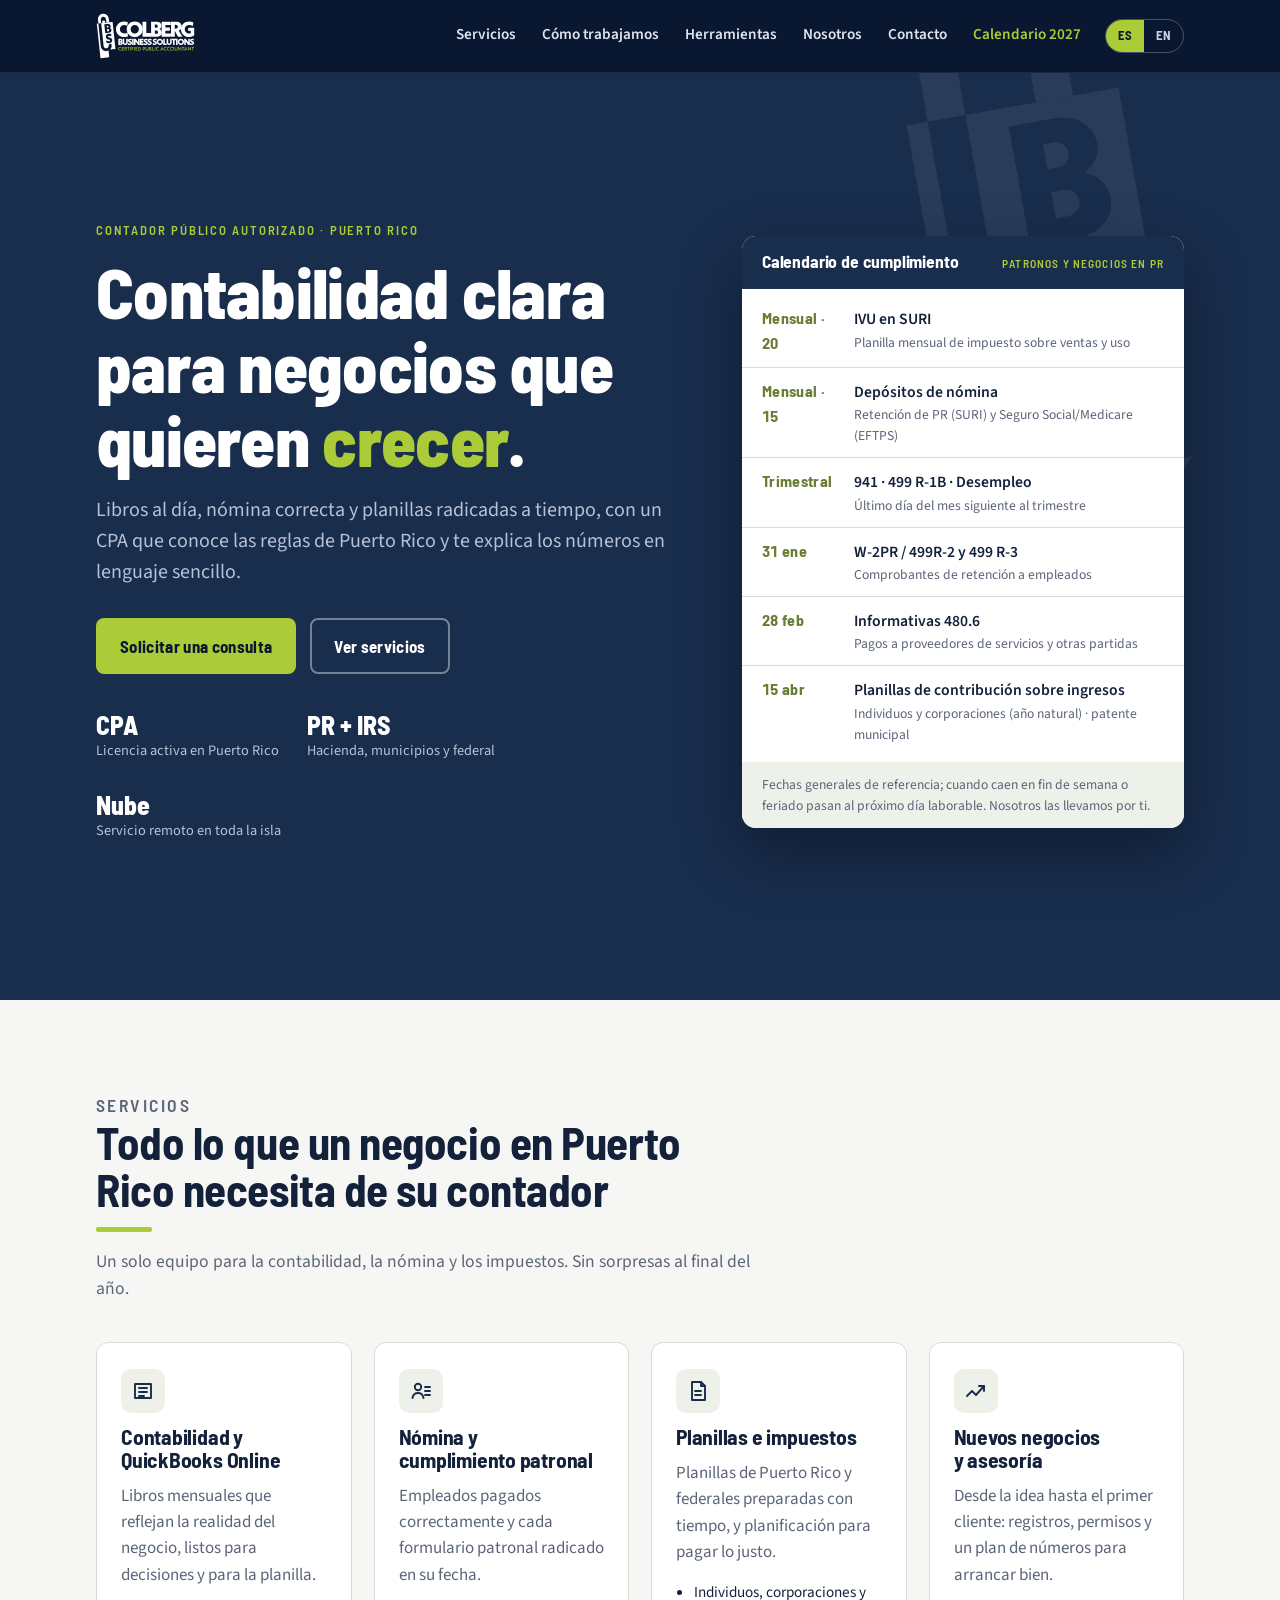
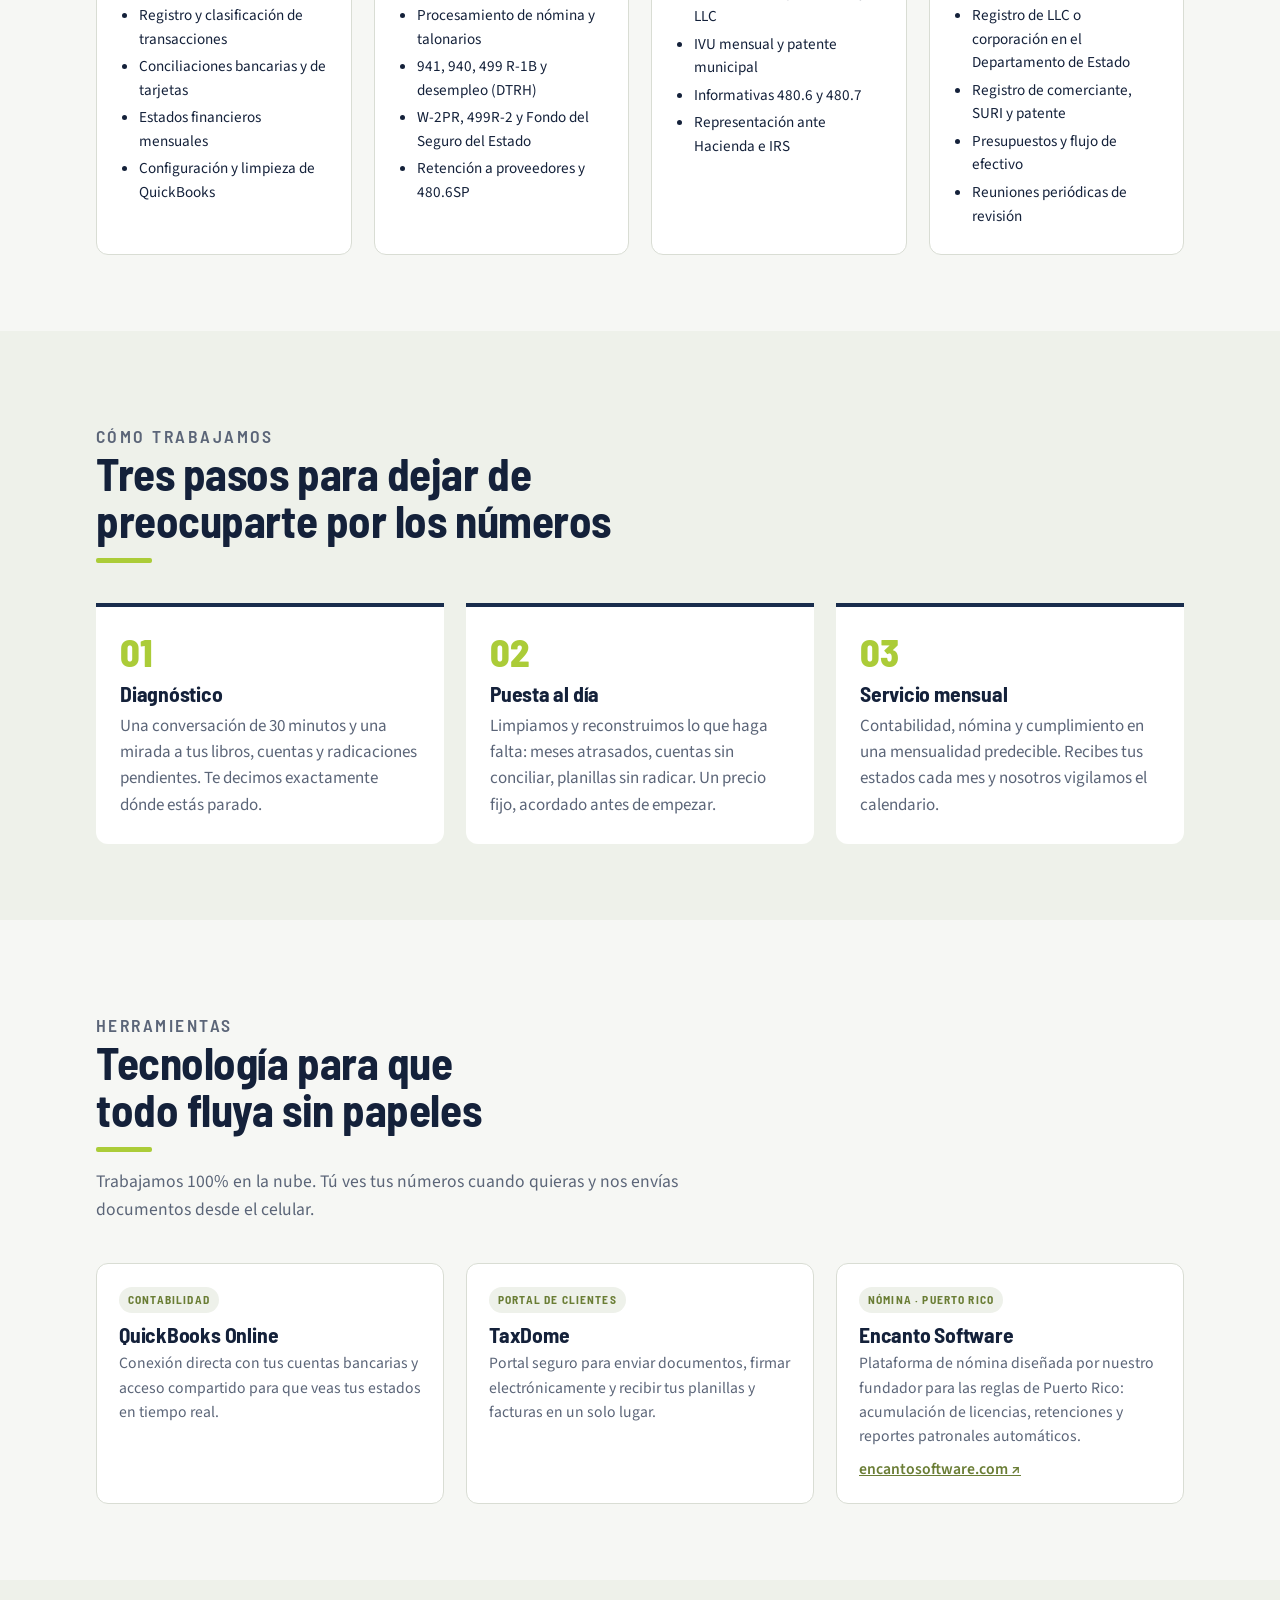
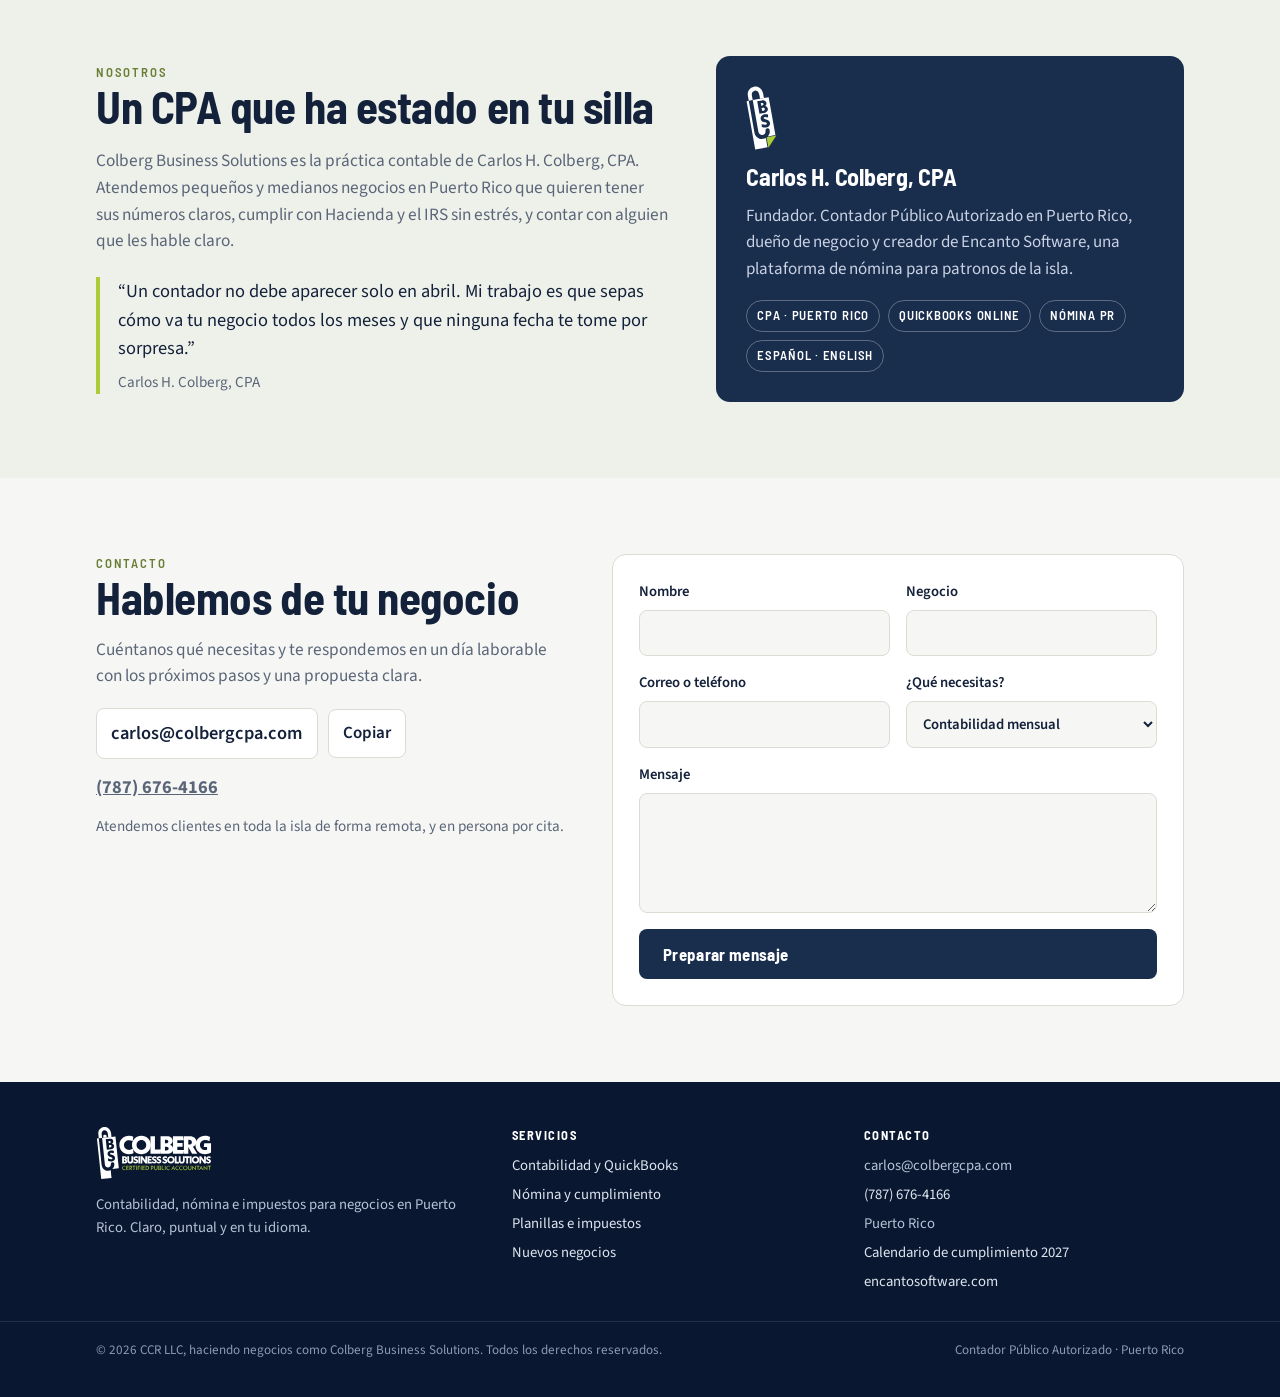
==== commit 366870e5: "Add phone number (787) 676-4166 to contact sections and structured data" ====
--- a/index.html
+++ b/index.html
@@ -36,6 +36,7 @@
   "logo": "https://colbergcpa.com/apple-touch-icon.png",
   "image": "https://colbergcpa.com/og-image.jpg",
   "email": "carlos@colbergcpa.com",
+  "telephone": "+1-787-676-4166",
   "founder": {"@type": "Person", "name": "Carlos H. Colberg", "jobTitle": "CPA", "sameAs": "https://www.linkedin.com/in/carlos-h-colberg-rivera-cpa-010806168/"},
   "areaServed": {"@type": "Place", "name": "Puerto Rico"},
   "address": {"@type": "PostalAddress", "addressLocality": "Carolina", "addressRegion": "PR", "addressCountry": "PR"},
@@ -248,6 +249,7 @@
         <code id="emailText">carlos@colbergcpa.com</code>
         <button class="copy" id="copyEmail" data-es="Copiar" data-en="Copy">Copiar</button>
       </div>
+      <p class="note" style="margin-top:14px"><a href="tel:+17876764166" style="font-weight:700;font-size:1.15rem">(787) 676-4166</a></p>
       <p class="note" data-es="Atendemos clientes en toda la isla de forma remota, y en persona por cita." data-en="We serve clients across the island remotely, and in person by appointment.">Atendemos clientes en toda la isla de forma remota, y en persona por cita.</p>
     </div>
     <form id="contactForm" novalidate>
@@ -300,6 +302,7 @@
       <h4 data-es="Contacto" data-en="Contact">Contacto</h4>
       <ul>
         <li>carlos@colbergcpa.com</li>
+        <li><a href="tel:+17876764166">(787) 676-4166</a></li>
         <li>Puerto Rico</li>
         <li><a href="/calendario-2027.html" data-es="Calendario de cumplimiento 2027" data-en="2027 compliance calendar">Calendario de cumplimiento 2027</a></li>
         <li><a href="https://encantosoftware.com" target="_blank" rel="noopener">encantosoftware.com</a></li>
